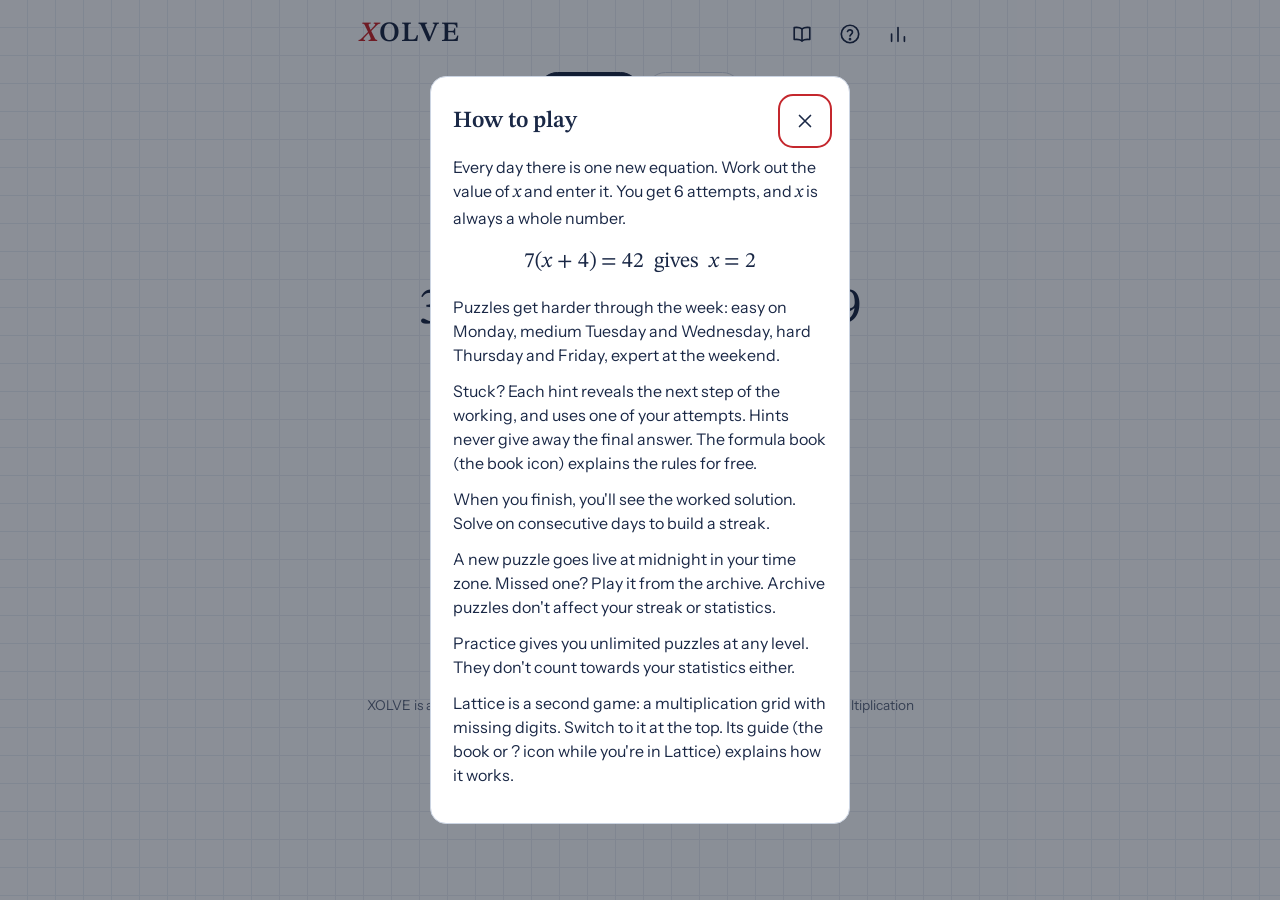
==== index.html @ ebda196c "Update index.html" ====
<!doctype html>
<html lang="en-GB">
<head>
<meta charset="utf-8">
<meta name="viewport" content="width=device-width, initial-scale=1, viewport-fit=cover">
<title>XOLVE: a daily algebra puzzle</title>
  <meta name="description" content="XOLVE is a free daily maths puzzle game. Solve today's algebra equation or fill in a lattice multiplication grid, with hints, streaks and a new puzzle every day.">
<link rel="canonical" href="https://xolve.games/">
   <link rel="icon" href="/favicon.ico" sizes="48x48">
   <link rel="icon" type="image/png" sizes="192x192" href="/images/icon-192.png">
   <link rel="apple-touch-icon" href="/images/apple-touch-icon.png">
  <meta property="og:type" content="website">
<meta property="og:site_name" content="XOLVE">
<meta property="og:url" content="https://xolve.games/">
<meta property="og:title" content="XOLVE: daily maths puzzles">
<meta property="og:description" content="Solve today's algebra equation or fill in a lattice multiplication grid. A new puzzle every day, with hints and streaks.">
<meta property="og:image" content="https://xolve.games/images/og-image.png">
<meta property="og:image:width" content="1200">
<meta property="og:image:height" content="630">
<meta property="og:image:alt" content="XOLVE logo next to the equation 7(x + 4) = 42, solved as x = 2">
<meta name="twitter:card" content="summary_large_image">
<link rel="preconnect" href="https://fonts.googleapis.com">
<link rel="preconnect" href="https://fonts.gstatic.com" crossorigin>
<link href="https://fonts.googleapis.com/css2?family=Instrument+Sans:wght@400;500;600&family=STIX+Two+Text:ital,wght@0,400;0,600;1,400;1,600&display=swap" rel="stylesheet">
<link rel="stylesheet" href="style.css">
<script src="generator.js" defer></script>
<script src="lattice.js" defer></script>
<script src="lattice-app.js" defer></script>
<script src="app.js" defer></script>
</head>
<body>
<div class="app">
  <header>
    <h1 class="logo"><button class="logo-btn" id="btnHome" aria-label="XOLVE, go to today's puzzle"><i>X</i>OLVE</button></h1>
    <div class="tools">
      <button class="icon-btn" id="btnBook" aria-label="Formula book">
        <svg viewBox="0 0 24 24" fill="none" stroke="currentColor" stroke-width="1.8" stroke-linecap="round" stroke-linejoin="round"><path d="M12 6.5C10 5 7 4.5 3.5 5v13c3.5-.5 6.5 0 8.5 1.5 2-1.5 5-2 8.5-1.5V5C17 4.5 14 5 12 6.5z"/><path d="M12 6.5v13"/></svg>
      </button>
      <button class="icon-btn" id="btnHelp" aria-label="How to play">
        <svg viewBox="0 0 24 24" fill="none" stroke="currentColor" stroke-width="1.8" stroke-linecap="round"><circle cx="12" cy="12" r="9.5"/><path d="M9.3 9.2a2.8 2.8 0 0 1 5.4 1c0 1.9-2.7 2.4-2.7 4.1"/><circle cx="12" cy="17.6" r=".6" fill="currentColor"/></svg>
      </button>
      <button class="icon-btn" id="btnStats" aria-label="Statistics">
        <svg viewBox="0 0 24 24" fill="none" stroke="currentColor" stroke-width="1.8" stroke-linecap="round"><path d="M5 20V12M12 20V5M19 20v-5"/></svg>
      </button>
    </div>
  </header>

  <nav class="games" aria-label="Game">
    <button class="game" data-game="algebra" aria-pressed="true">Algebra</button>
    <button class="game" data-game="lattice" aria-pressed="false">Lattice</button>
  </nav>
  <nav class="modes" aria-label="Mode">
    <button class="mode" data-mode="daily" aria-pressed="true">Today</button>
    <button class="mode" data-mode="archive" aria-pressed="false">Archive</button>
    <button class="mode" data-mode="practice" aria-pressed="false">Practice</button>
  </nav>
  <div class="levels" id="levels" hidden role="group" aria-label="Practice difficulty">
    <button class="level" data-level="easy">Easy</button>
    <button class="level" data-level="medium">Medium</button>
    <button class="level" data-level="hard">Hard</button>
    <button class="level" data-level="expert" id="lastLevel">Expert</button>
  </div>

  <section class="archive" id="archive" hidden aria-label="Past puzzles">
    <ol class="arch-list" id="archList"></ol>
    <div class="arch-empty" id="archEmpty" hidden>
      <p id="archEmptyText"></p>
      <button class="check" id="btnToday">Play today's puzzle</button>
    </div>
  </section>

  <section class="lat-view" id="lattice" hidden aria-label="Lattice puzzle">
    <div style="text-align:center"><button class="back" id="latBack" hidden>Back to archive</button></div>
    <p class="meta"><span id="latLabel"></span><span class="pips" id="latPips" aria-hidden="true"><span></span><span></span><span></span><span></span></span><span id="latDate"></span></p>
    <p class="prompt">Fill in every <span class="q">?</span></p>
    <p class="lat-eq" id="latEq"></p>
    <div class="lat-scroll"><div id="latGrid"></div></div>
    <div class="keypad" id="latPad" role="group" aria-label="Number keys">
      <button data-key="1">1</button><button data-key="2">2</button><button data-key="3">3</button><button data-key="4">4</button><button data-key="5">5</button>
      <button data-key="6">6</button><button data-key="7">7</button><button data-key="8">8</button><button data-key="9">9</button><button data-key="0">0</button>
      <button data-key="del" class="del" aria-label="Delete">⌫</button>
    </div>
    <p class="msg" id="latMsg" aria-live="polite"></p>
    <div class="lat-actions" id="latActions">
      <button class="check" id="latCheck">Check</button>
      <button class="ghost" id="latHint">Hint</button>
    </div>
    <ol class="lat-hints" id="latHints" hidden aria-label="Hints"></ol>
    <div class="status">
      <span>Checks <b id="latChecks">0</b></span>
      <span>Hints <b id="latHintsUsed">0</b> of <span id="latHintsMax">3</span></span>
      <span>Time <b id="latTime">0:00</b></span>
    </div>
    <div class="lat-links">
      <button class="reveal-btn" id="latHow">How it works</button>
      <button class="reveal-btn" id="latReveal">Reveal the solution</button>
    </div>

    <section class="result" id="latResult" hidden>
      <p class="verdict" id="latVerdict"></p>
      <p class="summary" id="latSummary"></p>
      <div class="work lat-work">
        <h2>How to solve it</h2>
        <ol class="lat-steps" id="latSteps"></ol>
        <h2>Adding the diagonals</h2>
        <p class="lat-note">Start at the bottom right and add along each diagonal band. Write the units digit and carry the tens into the next diagonal.</p>
        <ul class="lat-diag" id="latDiag"></ul>
        <p class="lat-note" id="latReadOff"></p>
      </div>
      <div class="actions">
        <button class="check" id="latShare">Share result</button>
        <button class="ghost" id="latNew" hidden>New puzzle</button>
        <button class="ghost" id="latMore" hidden>Practise more</button>
        <button class="ghost" id="latArchiveBack" hidden>Back to archive</button>
      </div>
      <p class="next" id="latNext"></p>
    </section>
  </section>

  <div style="text-align:center"><button class="back" id="btnBack" hidden>Back to archive</button></div>
  <main class="sheet" id="sheet">
    <p class="meta"><span id="puzzleLabel"></span><span class="pips" id="pips" aria-hidden="true"><span></span><span></span><span></span><span></span></span><span id="levelLabel"></span></p>
    <p class="prompt">Solve for <var>x</var></p>
    <div class="eq-wrap" id="eqWrap"><div class="equation" id="equation" role="img"></div></div>

    <div class="answer" id="answerRow">
      <label class="xeq" for="guess"><var>x</var> =</label>
      <input id="guess" inputmode="numeric" autocomplete="off" enterkeyhint="go" aria-describedby="msg">
      <button class="check" id="btnCheck">Check</button>
    </div>
    <div class="final" id="final" hidden></div>
    <p class="msg" id="msg" aria-live="polite"></p>
    <ul class="tries" id="tries" aria-label="Wrong answers"></ul>

    <section class="hints" id="hints" hidden aria-label="Hints">
      <ol class="steps" id="hintSteps"></ol>
    </section>
    <button class="hint-btn" id="btnHint"><span id="hintLabel">Get a hint</span><small id="hintCost">Uses 1 attempt</small></button>

    <div class="status" id="status">
      <span id="streakStat"></span>
      <span>Attempts <b id="attemptsStat">0</b> of 6</span>
      <span>Time <b id="timeStat">0:00</b></span>
    </div>
    <button class="reveal-btn" id="btnReveal">Reveal the answer</button>

    <section class="result" id="result" hidden>
      <p class="verdict" id="verdict"></p>
      <p class="summary" id="summary"></p>
      <div class="work">
        <h2>Worked solution</h2>
        <div class="steps-scroll"><ol class="steps" id="steps"></ol></div>
      </div>
      <div class="actions">
        <button class="check" id="btnShare">Share result</button>
        <button class="ghost" id="btnNew" hidden>New puzzle</button>
        <button class="ghost" id="btnPractice">Practise more</button>
        <button class="ghost" id="btnArchiveBack" hidden>Back to archive</button>
      </div>
      <p class="next" id="next"></p>
    </section>
  </main>
</div>

<footer style="max-width:600px;margin:0 auto 32px;padding:0 20px;text-align:center;color:var(--muted);font-size:.85rem">
  <p>XOLVE is a free daily maths puzzle game with algebra equations and lattice multiplication puzzles. A new puzzle every day.</p>
</footer>
<dialog id="dlgStats" aria-labelledby="statsTitle">
  <div class="dlg-head"><h2 id="statsTitle">Statistics</h2><button class="icon-btn" data-close aria-label="Close"><svg viewBox="0 0 24 24" fill="none" stroke="currentColor" stroke-width="1.8" stroke-linecap="round"><path d="M6 6l12 12M18 6L6 18"/></svg></button></div>
  <h3 class="stats-h">Algebra</h3>
  <div class="figs" id="figs"></div>
  <div class="dist">
    <h3>Solved by difficulty</h3>
    <div id="dist"></div>
  </div>
  <h3 class="stats-h">Lattice</h3>
  <div class="figs" id="latStats"></div>
  <div class="dist">
    <h3>Solved by difficulty</h3>
    <div id="latDist"></div>
  </div>
</dialog>

<dialog id="dlgBook" class="book-dlg" aria-labelledby="bookTitle">
  <div class="dlg-head"><h2 id="bookTitle">Formula book</h2><button class="icon-btn" data-close aria-label="Close"><svg viewBox="0 0 24 24" fill="none" stroke="currentColor" stroke-width="1.8" stroke-linecap="round"><path d="M6 6l12 12M18 6L6 18"/></svg></button></div>
  <div class="book">
    <h3>Keep it balanced</h3>
    <p>An equation is like a set of scales. Whatever you do to one side, do exactly the same to the other, and it stays true.</p>
    <div class="ex"><span class="eqn"><var>x</var> + 4 = 10</span><span class="why">subtract 4 from both sides</span><span class="eqn"><var>x</var> = 6</span></div>

    <h3>Undo with the opposite</h3>
    <p>To get <var>x</var> on its own, undo what's been done to it using the inverse operation.</p>
    <table>
      <thead><tr><th>You see</th><th>Do this to both sides</th></tr></thead>
      <tbody>
        <tr><td><var>x</var> + 5</td><td>Subtract 5</td></tr>
        <tr><td><var>x</var> − 5</td><td>Add 5</td></tr>
        <tr><td>5<var>x</var></td><td>Divide by 5</td></tr>
        <tr><td><span class="frac"><span class="fn"><var>x</var></span><span class="fd">5</span></span></td><td>Multiply by 5</td></tr>
      </tbody>
    </table>

    <h3>Reading the notation</h3>
    <p>5<var>x</var> means 5 × <var>x</var>. A number written in front of a bracket multiplies everything inside it, so 3(<var>x</var> + 2) means 3 × (<var>x</var> + 2). A fraction line means divide: <span class="frac"><span class="fn"><var>x</var></span><span class="fd">4</span></span> is <var>x</var> ÷ 4.</p>

    <h3>Order of operations (BIDMAS)</h3>
    <p>Calculations happen in this order: <b>B</b>rackets, <b>I</b>ndices, <b>D</b>ivision and <b>M</b>ultiplication, <b>A</b>ddition and <b>S</b>ubtraction. When solving, undo them in reverse: deal with adding and subtracting first, then multiplying and dividing, then brackets.</p>
    <div class="ex"><span class="eqn">2<var>x</var> + 3 = 11</span><span class="why">subtract 3 first, then divide by 2</span><span class="eqn"><var>x</var> = 4</span></div>

    <h3>Brackets</h3>
    <p>Either divide both sides by the number outside the bracket, or expand it by multiplying each term inside:</p>
    <div class="ex"><span class="eqn">a(b + c) = ab + ac</span><span class="why">for example</span><span class="eqn">3(<var>x</var> + 4) = 3<var>x</var> + 12</span></div>
    <p>A minus sign in front of a bracket changes every sign inside: −(<var>x</var> + 3) = −<var>x</var> − 3, and −2(<var>x</var> − 5) = −2<var>x</var> + 10.</p>
    <p>Square brackets are just brackets. They're used when one bracket sits inside another, and you work from the outside in.</p>
    <div class="ex"><span class="eqn">4[5(<var>x</var> − 3) + 8] = 212</span><span class="why">divide by 4 first</span><span class="eqn">5(<var>x</var> − 3) + 8 = 53</span></div>

    <h3>Collecting like terms</h3>
    <p>Terms with <var>x</var> combine with each other, and plain numbers combine with each other.</p>
    <div class="ex"><span class="eqn">4<var>x</var> + 7 + 2<var>x</var> = 6<var>x</var> + 7</span></div>

    <h3><var>x</var> on both sides</h3>
    <p>Subtract the smaller <var>x</var> term from both sides, so <var>x</var> only appears once.</p>
    <div class="ex"><span class="eqn">5<var>x</var> + 2 = 3<var>x</var> + 10</span><span class="why">subtract 3<var>x</var> from both sides</span><span class="eqn">2<var>x</var> + 2 = 10</span></div>

    <h3>Fractions</h3>
    <p>Multiply both sides by the number on the bottom to clear the fraction. With more than one fraction, multiply by the lowest common denominator: the smallest number they all divide into.</p>
    <div class="ex"><span class="eqn"><span class="frac"><span class="fn"><var>x</var> + 3</span><span class="fd">2</span></span> = 5</span><span class="why">multiply both sides by 2</span><span class="eqn"><var>x</var> + 3 = 10</span></div>
    <div class="ex"><span class="eqn"><span class="frac"><span class="fn"><var>x</var></span><span class="fd">2</span></span> + <span class="frac"><span class="fn"><var>x</var></span><span class="fd">3</span></span> = 5</span><span class="why">multiply both sides by 6</span><span class="eqn">3<var>x</var> + 2<var>x</var> = 30</span></div>

    <h3>Negative numbers</h3>
    <p>Two minuses multiplied or divided make a plus. Dividing a negative by a negative gives a positive answer.</p>
    <div class="ex"><span class="eqn">−3<var>x</var> = −12</span><span class="why">divide both sides by −3</span><span class="eqn"><var>x</var> = 4</span></div>

    <h3>Check your answer</h3>
    <p>Put your value of <var>x</var> back into the original equation. If both sides come out the same, you're right.</p>
    <div class="ex"><span class="eqn">3(<var>x</var> + 4) = 21 with <var>x</var> = 3</span><span class="why">3 × 7 = 21</span><span class="eqn">✓</span></div>
  </div>
</dialog>

<dialog id="dlgLattice" class="book-dlg" aria-labelledby="latHelpTitle">
  <div class="dlg-head"><h2 id="latHelpTitle">How to play Lattice</h2><button class="icon-btn" data-close aria-label="Close"><svg viewBox="0 0 24 24" fill="none" stroke="currentColor" stroke-width="1.8" stroke-linecap="round"><path d="M6 6l12 12M18 6L6 18"/></svg></button></div>
  <div class="book">
    <p>Lattice multiplication (sometimes called Chinese multiplication) lays a long multiplication out as a grid. Each puzzle is a multiplication with some digits hidden. Fill in every <span class="q">?</span>.</p>
    <h3>The grid</h3>
    <p>One number runs along the top and the other down the right side. Each cell holds its column digit times its row digit, split by the diagonal: tens in the top left, units in the bottom right. Here's 47 × 36:</p>
    <div class="lat-example" id="latExample"></div>
    <p>The top-left cell is 4 × 3 = 12, so it shows 1 and 2. The bottom-right cell is 7 × 6 = 42.</p>
    <h3>Adding the diagonals</h3>
    <p>Start at the bottom right and add the digits in each diagonal band. Write the units digit in the box where the band ends, and carry any tens into the next band. The small number in a box's corner is the carry.</p>
    <p>For 47 × 36: the corner is 2. The next band is 4 + 4 + 1 = 9. Then 2 + 2 + 2 = 6, then 1. Reading down the left and along the bottom gives 1692.</p>
    <h3>Solving a puzzle</h3>
    <p>Everything is connected, so work from what you can see. A few things that help:</p>
    <p>Look at units digits. Anything times 5 ends in 0 or 5, and an even digit times anything gives an even result. If you know a cell and one of its two digits, the other is usually pinned down.</p>
    <p>A cell's tens digit tells you roughly how big the product is: 2 × ? in the 10s means ? is 5 or more.</p>
    <p>Product digits work backwards too. If a diagonal must end in 8 and you know all but one of its digits, you can work out the last one.</p>
    <p>When two options both fit the grid, try each one. Only one will make every other digit, including the product, work.</p>
    <h3>The rules</h3>
    <p>Neither number starts with 0, and the product never starts with 0. Every puzzle has exactly one solution.</p>
    <h3>Difficulty</h3>
    <table>
      <thead><tr><th>Level</th><th>Puzzle</th><th>Hints</th></tr></thead>
      <tbody>
        <tr><td>Easy</td><td>3-digit × 2-digit, a few digits hidden</td><td>3</td></tr>
        <tr><td>Medium</td><td>4-digit × 3-digit, under half hidden</td><td>4</td></tr>
        <tr><td>Hard</td><td>4-digit × 3-digit, most hidden. May need you to try options once</td><td>5</td></tr>
        <tr><td>Extreme</td><td>4-digit × 3-digit, nearly everything hidden. May need it twice</td><td>6</td></tr>
      </tbody>
    </table>
    <p>The daily lattice gets harder through the week: easy on Monday, medium Tuesday and Wednesday, hard Thursday and Friday, extreme at the weekend. Missed one? Play it from the archive. Practice gives unlimited puzzles at any level. Archive and practice puzzles don't affect your streak or statistics.</p>
    <p>Tap a <span class="q">?</span> and use the number keys. Tap a cell to highlight its row and column digits, or a product box to highlight its diagonal. The small corner of each product box is for your own carry notes and isn't checked.</p>
    <p><b>Check</b> marks wrong digits in red, as often as you like. Each hint fills in the next digit you could work out and explains why. Revealing the solution counts as not solved.</p>
  </div>
</dialog>

<dialog id="dlgHelp" aria-labelledby="helpTitle">
  <div class="dlg-head"><h2 id="helpTitle">How to play</h2><button class="icon-btn" data-close aria-label="Close"><svg viewBox="0 0 24 24" fill="none" stroke="currentColor" stroke-width="1.8" stroke-linecap="round"><path d="M6 6l12 12M18 6L6 18"/></svg></button></div>
  <div class="help">
    <p>Every day there is one new equation. Work out the value of <var>x</var> and enter it. You get 6 attempts, and <var>x</var> is always a whole number.</p>
    <div class="example">7(<var>x</var> + 4) = 42 &nbsp;gives&nbsp; <var>x</var> = 2</div>
    <p>Puzzles get harder through the week: easy on Monday, medium Tuesday and Wednesday, hard Thursday and Friday, expert at the weekend.</p>
    <p>Stuck? Each hint reveals the next step of the working, and uses one of your attempts. Hints never give away the final answer. The formula book (the book icon) explains the rules for free.</p>
    <p>When you finish, you'll see the worked solution. Solve on consecutive days to build a streak.</p>
    <p>A new puzzle goes live at midnight in your time zone. Missed one? Play it from the archive. Archive puzzles don't affect your streak or statistics.</p>
    <p>Practice gives you unlimited puzzles at any level. They don't count towards your statistics either.</p>
    <p>Lattice is a second game: a multiplication grid with missing digits. Switch to it at the top. Its guide (the book or ? icon while you're in Lattice) explains how it works.</p>
  </div>
</dialog>

<div class="toast" id="toast" role="status"></div>

</body>
</html>
---- style.css ----
:root{
  --paper:#F5F7FB; --grid:#E2E8F1; --ink:#1A2846; --muted:#5B6880; --line:#CBD4E2;
  --surface:#FFFFFF; --pen:#C4272D; --pen-wash:rgba(196,39,45,.08);
  --serif:"STIX Two Text","Cambria Math",Cambria,"Times New Roman",serif;
  --sans:"Instrument Sans",system-ui,-apple-system,"Segoe UI",Roboto,sans-serif;
  color-scheme:light;
}
@media (prefers-color-scheme: dark){
  :root:not([data-theme="light"]){
    --paper:#10151E; --grid:#1A2130; --ink:#E2E8F3; --muted:#8E9AB1; --line:#2B3446;
    --surface:#161C28; --pen:#FF6F6F; --pen-wash:rgba(255,111,111,.1); color-scheme:dark;
  }
}
:root[data-theme="dark"]{
  --paper:#10151E; --grid:#1A2130; --ink:#E2E8F3; --muted:#8E9AB1; --line:#2B3446;
  --surface:#161C28; --pen:#FF6F6F; --pen-wash:rgba(255,111,111,.1); color-scheme:dark;
}
:root{box-sizing:border-box;padding-top:env(safe-area-inset-top,0px);padding-bottom:env(safe-area-inset-bottom,0px)}
*,*::before,*::after{box-sizing:inherit}
html{height:100%;scroll-padding-top:env(safe-area-inset-top,0px)}
body{
  margin:0;min-height:100%;color:var(--ink);font-family:var(--sans);font-size:1rem;line-height:1.5;
  background-color:var(--paper);
  background-image:linear-gradient(var(--grid) 1px,transparent 1px),linear-gradient(90deg,var(--grid) 1px,transparent 1px);
  background-size:28px 28px;background-position:-1px -1px;
  -webkit-font-smoothing:antialiased;
}
button{font:inherit;color:inherit}
:focus-visible{outline:2px solid var(--pen);outline-offset:3px;border-radius:6px}
var{font-family:var(--serif);font-style:italic}

.app{max-width:600px;margin:0 auto;padding:0 20px 48px}
header{display:flex;align-items:center;justify-content:space-between;height:68px}
.logo{font-family:var(--serif);font-weight:600;font-size:1.75rem;letter-spacing:.06em;margin:0;line-height:1}
.logo i{color:var(--pen);letter-spacing:.02em}
.tools{display:flex;gap:4px}
.icon-btn{width:44px;height:44px;display:grid;place-items:center;background:none;border:0;border-radius:10px;cursor:pointer;color:var(--ink)}
.icon-btn:hover{background:var(--pen-wash)}
.icon-btn svg{width:22px;height:22px}

.games{display:flex;gap:6px;justify-content:center;margin:4px 0 0}
.game{border:1px solid var(--line);background:var(--surface);padding:7px 22px;border-radius:999px;cursor:pointer;font-size:.95rem;color:var(--muted);font-weight:500}
.game[aria-pressed="true"]{background:var(--ink);border-color:var(--ink);color:var(--paper)}
.modes{display:flex;gap:22px;justify-content:center;margin:12px 0 0}
.mode{border:0;background:none;padding:4px 2px;cursor:pointer;font-size:.92rem;color:var(--muted)}
.mode[aria-pressed="true"]{color:var(--ink);font-weight:600;text-decoration:underline;text-decoration-color:var(--ink);text-decoration-thickness:2px;text-underline-offset:6px}
.levels{display:flex;gap:6px;justify-content:center;margin:8px 0 0;flex-wrap:wrap}
.levels[hidden]{display:none}
.level{border:0;background:none;padding:4px 10px;border-radius:6px;cursor:pointer;color:var(--muted);font-size:.9rem}
.level[aria-pressed="true"]{color:var(--ink);text-decoration:underline;text-decoration-color:var(--pen);text-decoration-thickness:2px;text-underline-offset:5px}

.sheet{margin-top:28px;text-align:center}
.meta{display:flex;justify-content:center;align-items:center;gap:12px;margin:0;color:var(--muted);font-size:.92rem}
.pips{display:inline-flex;gap:3px;vertical-align:middle}
.pips span{width:7px;height:7px;border-radius:50%;border:1.5px solid var(--muted)}
.pips span.on{background:var(--pen);border-color:var(--pen)}
.prompt{font-family:var(--serif);font-size:1.15rem;margin:22px 0 0;color:var(--muted)}
.prompt var{color:var(--ink)}

.eq-wrap{overflow-x:auto;margin:10px -20px 0;padding:14px 20px 18px;scrollbar-width:thin}
.equation{font-family:var(--serif);font-size:3.25rem;line-height:1.25;white-space:nowrap;display:inline-block;letter-spacing:.005em}
.equation .eqs{padding:0 .28em}
.frac{display:inline-flex;flex-direction:column;vertical-align:middle;text-align:center;font-size:.78em;margin:0 .08em;line-height:1.12}
.frac .fn{padding:0 .18em .04em;border-bottom:.055em solid currentColor}
.frac .fd{padding-top:.04em}

.answer{display:flex;align-items:center;justify-content:center;gap:14px;margin-top:18px}
.answer[hidden]{display:none}
.xeq{font-family:var(--serif);font-size:2rem;white-space:nowrap}
.answer input{
  width:4.6ch;font-family:var(--serif);font-size:2rem;text-align:center;color:var(--ink);
  background:var(--surface);border:1.5px solid var(--line);border-radius:10px;padding:2px 6px;
}
.answer input:focus{outline:none;border-color:var(--ink);box-shadow:0 0 0 3px var(--pen-wash)}
.answer input.shake{animation:shake .32s}
@keyframes shake{25%{transform:translateX(-5px)}50%{transform:translateX(5px)}75%{transform:translateX(-3px)}}
.check{background:var(--ink);color:var(--paper);border:0;border-radius:10px;padding:12px 20px;font-weight:600;cursor:pointer;font-size:1rem}
.check:hover{filter:brightness(1.15)}
.msg{min-height:1.6em;margin:12px 0 0;color:var(--pen);font-size:.95rem}

.tries{display:flex;gap:16px;justify-content:center;flex-wrap:wrap;margin:6px 0 0;padding:0;list-style:none;font-family:var(--serif);font-size:1.3rem;color:var(--muted)}
.tries li{position:relative;padding:0 4px}
.tries li::after{content:"";position:absolute;left:-2px;right:-2px;top:52%;height:2px;background:var(--pen);transform:rotate(-14deg);border-radius:2px}

.status{display:flex;justify-content:center;gap:22px;flex-wrap:wrap;margin:26px 0 0;font-size:.92rem;color:var(--muted);font-variant-numeric:tabular-nums}
.status b{color:var(--ink);font-weight:600}
.reveal-btn{background:none;border:0;color:var(--muted);text-decoration:underline;text-underline-offset:3px;cursor:pointer;margin-top:14px;font-size:.88rem;padding:6px}
.reveal-btn[hidden]{display:none}
.reveal-btn.arm{color:var(--pen)}

/* Finished state */
.final{font-family:var(--serif);font-size:2.4rem;margin-top:16px;display:flex;justify-content:center;align-items:center;gap:.3em}
.final[hidden]{display:none}
.ringed{position:relative;display:inline-block;padding:0 .2em}
.ring{position:absolute;left:-.45em;right:-.45em;top:-.28em;bottom:-.22em;width:calc(100% + .9em);height:calc(100% + .5em);overflow:visible;pointer-events:none}
.ring path,.tick path{fill:none;stroke:var(--pen);stroke-width:2.6;stroke-linecap:round;stroke-linejoin:round;vector-effect:non-scaling-stroke}
.tick{width:.75em;height:.75em;margin-left:.15em;overflow:visible}
.final.lost .ringed{color:var(--muted)}
.animate .ring path,.animate .tick path{stroke-dasharray:1;stroke-dashoffset:1}
.animate .ring path{animation:draw .6s .1s cubic-bezier(.4,.1,.3,1) forwards}
.animate .tick path{animation:draw .3s .7s ease-out forwards}
@keyframes draw{to{stroke-dashoffset:0}}

.result{margin-top:26px;text-align:center}
.result[hidden]{display:none}
.verdict{font-family:var(--serif);font-size:1.5rem;margin:0}
.summary{margin:4px 0 0;color:var(--muted)}
.work{margin:28px auto 0;max-width:460px;background:var(--surface);border:1px solid var(--line);border-radius:14px;padding:18px 18px 20px;text-align:left}
.work h2{font-size:.95rem;font-weight:600;margin:0 0 10px;color:var(--muted)}
.steps-scroll{overflow-x:auto}
.steps{list-style:none;margin:0;padding:0;display:grid;grid-template-columns:1fr auto 1fr;column-gap:.5em;font-family:var(--serif);font-size:1.3rem;min-width:max-content}
.steps li{display:contents}
.steps .note{grid-column:1/-1;font-family:var(--sans);font-size:.82rem;color:var(--pen);text-align:center;margin:8px 0 2px}
.steps .l{text-align:right;white-space:nowrap}
.steps .r{text-align:left;white-space:nowrap}
.steps .frac{font-size:.75em}
.animate .steps li > *{opacity:0;animation:fadein .35s forwards}
@keyframes fadein{to{opacity:1}}

.actions{display:flex;gap:10px;justify-content:center;flex-wrap:wrap;margin-top:22px}
.ghost{background:var(--surface);border:1px solid var(--line);border-radius:10px;padding:11px 18px;cursor:pointer;font-weight:500}
.ghost:hover{border-color:var(--ink)}
.next{margin-top:18px;color:var(--muted);font-size:.92rem;font-variant-numeric:tabular-nums}

/* Archive */
.archive{margin-top:26px}
.archive[hidden],.sheet[hidden]{display:none}
.arch-list{list-style:none;margin:0;padding:0;background:var(--surface);border:1px solid var(--line);border-radius:14px;overflow:hidden}
.arch-list[hidden]{display:none}
.arch-list li+li{border-top:1px solid var(--line)}
.arch-row{display:grid;grid-template-columns:3.2em 1fr auto 7.5em;align-items:center;gap:12px;width:100%;padding:13px 16px;background:none;border:0;cursor:pointer;text-align:left;font-size:.95rem}
.arch-row:hover{background:var(--pen-wash)}
.arch-row .an{font-family:var(--serif);font-size:1.1rem}
.arch-row .as{text-align:right;color:var(--muted);font-size:.88rem}
.arch-row .as.won{color:var(--ink)}
.arch-row .as.lost{color:var(--pen)}
.arch-empty{text-align:center;color:var(--muted);background:var(--surface);border:1px solid var(--line);border-radius:14px;padding:28px 20px}
.arch-empty[hidden]{display:none}
.arch-empty p{margin:0 0 16px}
.back{background:none;border:0;color:var(--muted);cursor:pointer;font-size:.9rem;padding:6px 8px;margin:14px 0 -14px;text-decoration:underline;text-underline-offset:3px}
.back[hidden]{display:none}
@media (max-width:420px){.arch-row{grid-template-columns:2.6em 1fr auto 6.2em;gap:8px;padding:12px}}

/* Logo button */
.logo-btn{background:none;border:0;padding:0;margin:0;font:inherit;letter-spacing:inherit;color:inherit;cursor:pointer;line-height:1}

/* Hints */
.hints{margin:18px auto 0;max-width:460px;background:var(--surface);border:1px dashed var(--line);border-radius:14px;padding:12px 16px 14px;overflow-x:auto}
.hints[hidden]{display:none}
.hints .steps{font-size:1.15rem}
.hints .steps .note{margin-top:6px}
.hints .steps li.new > *{animation:fadein .35s both}
.hint-btn{display:inline-flex;flex-direction:column;align-items:center;gap:0;margin-top:16px;background:var(--surface);border:1px solid var(--line);border-radius:10px;padding:8px 18px;cursor:pointer;font-weight:500;line-height:1.3}
.hint-btn small{font-size:.75rem;color:var(--muted);font-weight:400}
.hint-btn:hover:not(:disabled){border-color:var(--ink)}
.hint-btn:disabled{cursor:default;opacity:.55}
.hint-btn[hidden]{display:none}

/* Formula book */
.book-dlg{max-width:520px}
.book h3{font-size:1rem;font-weight:600;margin:20px 0 4px}
.book h3:first-child{margin-top:0}
.book p{margin:0 0 8px;font-size:.95rem;max-width:62ch}
.book .ex{font-family:var(--serif);font-size:1.15rem;background:var(--paper);border-radius:8px;padding:8px 12px;margin:8px 0;line-height:1.9}
.book .why{display:inline-block;font-family:var(--sans);font-size:.78rem;color:var(--pen);margin:0 10px;line-height:1.3}
.book p var,.help p var{font-size:1.12em}
.book .eqn{white-space:nowrap}
.book .why::before{content:"\2192\00a0"}
.book table{border-collapse:collapse;width:100%;margin:6px 0 8px;font-size:.95rem}
.book th{text-align:left;font-weight:600;font-size:.85rem;color:var(--muted);padding:4px 8px;border-bottom:1px solid var(--line)}
.book td{padding:6px 8px;border-bottom:1px solid var(--line)}
.book td:first-child{font-family:var(--serif);font-size:1.1rem;width:30%}
.book .frac{font-size:.8em}

/* Lattice */
:root{--entry:#2457B8;--hint:#A86400;--rel:rgba(36,87,184,.10)}
@media (prefers-color-scheme: dark){:root:not([data-theme="light"]){--entry:#8DB2FF;--hint:#F2B45C;--rel:rgba(141,178,255,.14)}}
:root[data-theme="dark"]{--entry:#8DB2FF;--hint:#F2B45C;--rel:rgba(141,178,255,.14)}
.lat-view{margin-top:26px;text-align:center}
.lat-view[hidden]{display:none}
.q{color:var(--pen)}
.lat-eq{font-family:var(--serif);font-size:1.5rem;margin:8px 0 14px;letter-spacing:.02em;white-space:nowrap;font-variant-numeric:tabular-nums}
.lat-eq .e{color:var(--entry)}
.lat-eq .h{color:var(--hint)}
.lat-scroll{overflow-x:auto;margin:0 -20px;padding:4px 20px}
.lattice{--cs:min(58px,calc((100vw - 44px) / 6));display:grid;justify-content:center;margin:0 auto;font-family:var(--serif)}
.lattice.mini{--cs:46px;margin:12px auto}
.lc{width:var(--cs);height:var(--cs);position:relative;display:flex;align-items:center;justify-content:center}
.lc.times{font-size:calc(var(--cs) * .4);color:var(--muted)}
.lc.cell{background:var(--surface);border-right:1px solid var(--line);border-bottom:1px solid var(--line)}
.lc.cell.bl{border-left:2px solid var(--ink)}
.lc.cell.bt{border-top:2px solid var(--ink)}
.lc.cell.br{border-right:2px solid var(--ink)}
.lc.cell.bb{border-bottom:2px solid var(--ink)}
.lc.cell::before{content:"";position:absolute;inset:0;pointer-events:none;
  background:linear-gradient(to top left,transparent calc(50% - .7px),var(--muted) calc(50% - .7px),var(--muted) calc(50% + .7px),transparent calc(50% + .7px));opacity:.55}
.lc.fbox,.lc.pbox{margin:3px;width:calc(var(--cs) - 6px);height:calc(var(--cs) - 6px);border:1px solid var(--line);border-radius:9px;background:var(--surface)}
.ld{display:flex;align-items:center;justify-content:center;border:0;background:none;padding:0;font:inherit;color:var(--ink);border-radius:6px;line-height:1}
button.ld{cursor:pointer}
.ld.ht,.ld.hu{position:absolute;width:46%;height:46%;font-size:calc(var(--cs) * .34)}
.ld.ht{left:3%;top:3%}
.ld.hu{right:3%;bottom:3%}
.ld.fd{width:100%;height:100%;font-size:calc(var(--cs) * .46);font-weight:600}
.ld.pd{position:absolute;right:6%;bottom:6%;width:62%;height:62%;font-size:calc(var(--cs) * .4);font-weight:600}
.ld.empty{color:var(--pen);opacity:.8}
.ld.entered{color:var(--entry)}
.ld.hinted{color:var(--hint)}
.ld.revealed{color:var(--muted)}
.ld.wrong{color:var(--pen);background:var(--pen-wash);text-decoration:line-through;text-decoration-thickness:1.5px}
.ld.rel{background:var(--rel)}
.ld.sel{box-shadow:0 0 0 2px var(--entry);background:var(--rel);opacity:1}
.fbox .ld.sel,.fbox .ld.rel{border-radius:8px}
.carry{position:absolute;left:3px;top:3px;width:38%;height:38%;border:1px dashed var(--line);border-radius:5px;background:none;padding:0;font:inherit;font-size:calc(var(--cs) * .22);color:var(--muted);cursor:pointer;display:flex;align-items:center;justify-content:center}
.carry.sel{border:1.5px solid var(--entry);color:var(--entry)}
.carry.done{border:0;cursor:default}
.keypad{display:grid;grid-template-columns:repeat(6,1fr);gap:6px;max-width:340px;margin:18px auto 0}
.keypad[hidden],.lat-actions[hidden]{display:none}
.keypad button{height:46px;border:1px solid var(--line);border-radius:10px;background:var(--surface);font-family:var(--serif);font-size:1.35rem;cursor:pointer;color:var(--ink)}
.keypad button:active{background:var(--rel)}
.keypad .del{grid-column:6;grid-row:1 / span 2;height:auto;font-family:var(--sans);font-size:1.1rem}
.lat-actions{display:flex;gap:10px;justify-content:center;margin-top:6px}
.lat-actions .ghost:disabled{opacity:.55;cursor:default}
.lat-hints{max-width:460px;margin:16px auto 0;padding:12px 16px 12px 34px;text-align:left;background:var(--surface);border:1px dashed var(--line);border-radius:12px;font-size:.92rem;color:var(--hint)}
.lat-hints[hidden]{display:none}
.lat-hints li+li{margin-top:6px}
.lat-links{display:flex;flex-wrap:wrap;justify-content:center;gap:4px 16px;margin-top:10px}
.lat-links [hidden]{display:none}
.lat-work h2+.lat-steps{margin-top:0}
.lat-work h2:not(:first-child){margin-top:18px}
.lat-steps{margin:0;padding-left:20px;font-size:.92rem}
.lat-steps li+li{margin-top:6px}
.lat-note{font-size:.88rem;color:var(--muted);margin:0 0 8px}
.lat-diag{list-style:none;margin:0 0 10px;padding:0;font-size:.88rem;font-variant-numeric:tabular-nums}
.lat-diag li{display:grid;grid-template-columns:6.2em 1fr auto;gap:8px;padding:4px 0;border-bottom:1px solid var(--line)}
.lat-diag li span:nth-child(2){font-family:var(--serif);font-size:1rem}
.lat-diag li span:last-child{color:var(--muted)}
.stats-h{font-size:.95rem;font-weight:600;margin:4px 0 6px}
.stats-h+.figs{margin-top:4px}
@media (max-width:420px){.lat-eq{font-size:1.25rem}}

/* Dialogs */
dialog{border:1px solid var(--line);border-radius:16px;background:var(--surface);color:var(--ink);padding:22px 22px 24px;width:calc(100% - 32px);max-width:420px;max-height:calc(100% - 48px)}
dialog::backdrop{background:rgba(10,16,30,.45)}
.dlg-head{display:flex;justify-content:space-between;align-items:center;margin-bottom:12px}
.dlg-head h2{font-family:var(--serif);font-size:1.45rem;font-weight:600;margin:0}
.figs{display:grid;grid-template-columns:repeat(3,1fr);gap:16px 8px;text-align:center;margin:8px 0 22px}
.figs b{display:block;font-family:var(--serif);font-size:1.9rem;font-weight:400;line-height:1.1;font-variant-numeric:tabular-nums}
.figs span{font-size:.8rem;color:var(--muted)}
.dist h3{font-size:.95rem;font-weight:600;margin:0 0 10px}
.bar-row{display:grid;grid-template-columns:4.5em 1fr 3.5em;align-items:center;gap:10px;margin:6px 0;font-size:.88rem}
.bar{height:10px;border-radius:5px;background:var(--grid);overflow:hidden}
.bar i{display:block;height:100%;background:var(--ink);border-radius:5px;min-width:0}
.bar-row .v{text-align:right;color:var(--muted);font-variant-numeric:tabular-nums}
.help p{margin:0 0 12px;max-width:60ch}
.help .example{font-family:var(--serif);font-size:1.35rem;text-align:center;margin:16px 0}
.toast{position:fixed;left:50%;bottom:calc(24px + env(safe-area-inset-bottom,0px));transform:translateX(-50%);background:var(--ink);color:var(--paper);padding:10px 16px;border-radius:10px;font-size:.92rem;opacity:0;transition:opacity .2s;pointer-events:none}
.toast.show{opacity:1}
.copybox{width:100%;min-height:7em;margin-top:10px;font:inherit;font-size:.9rem;border:1px solid var(--line);border-radius:8px;padding:8px;background:var(--paper);color:var(--ink)}
.sr{position:absolute;width:1px;height:1px;overflow:hidden;clip:rect(0 0 0 0);white-space:nowrap}

@media (max-width:420px){
  .equation{font-size:2.5rem}
  .xeq,.answer input{font-size:1.75rem}
  .status{gap:14px}
}
@media (prefers-reduced-motion:reduce){
  .animate .ring path,.animate .tick path{animation:none;stroke-dashoffset:0}
  .animate .steps li > *{animation:none;opacity:1}
  .answer input.shake{animation:none}
}
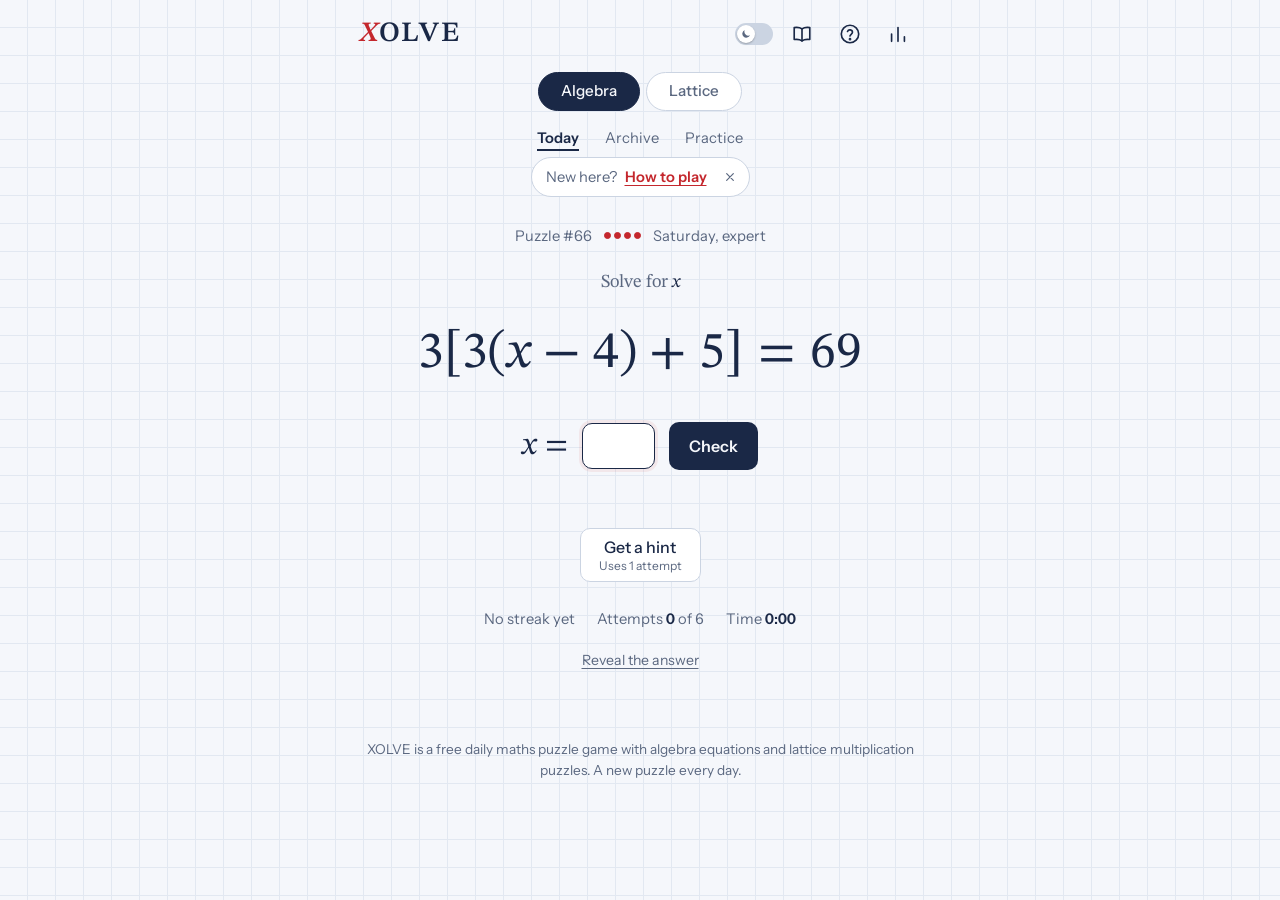
==== commit 98946ff3: "Update index.html" ====
--- a/index.html
+++ b/index.html
@@ -22,17 +22,24 @@
 <link rel="preconnect" href="https://fonts.googleapis.com">
 <link rel="preconnect" href="https://fonts.gstatic.com" crossorigin>
 <link href="https://fonts.googleapis.com/css2?family=Instrument+Sans:wght@400;500;600&family=STIX+Two+Text:ital,wght@0,400;0,600;1,400;1,600&display=swap" rel="stylesheet">
-<link rel="stylesheet" href="style.css">
-<script src="generator.js" defer></script>
-<script src="lattice.js" defer></script>
-<script src="lattice-app.js" defer></script>
-<script src="app.js" defer></script>
+<script>/* Apply a saved dark/light choice before the page draws, so it doesn't flash. */
+try { var t = JSON.parse(localStorage.getItem('xolve:theme')); if (t === 'dark' || t === 'light') document.documentElement.dataset.theme = t; } catch (e) {}</script>
+<link rel="stylesheet" href="shared/style.css">
+<script src="shared/calendar.js" defer></script>
+<script src="shared/shell.js" defer></script>
+<script src="algebra/engine.js" defer></script>
+<script src="algebra/app.js" defer></script>
+<script src="lattice/engine.js" defer></script>
+<script src="lattice/app.js" defer></script>
 </head>
 <body>
 <div class="app">
   <header>
-    <h1 class="logo"><button class="logo-btn" id="btnHome" aria-label="XOLVE, go to today's puzzle"><i>X</i>OLVE</button></h1>
+    <h1 class="logo"><button class="logo-btn" id="btnHome" aria-label="XOLVE, go to today's puzzle in this game"><i>X</i>OLVE</button></h1>
     <div class="tools">
+      <button class="theme-switch" id="btnTheme" role="switch" aria-checked="false" aria-label="Dark mode">
+        <span class="knob" aria-hidden="true"><svg viewBox="0 0 24 24"><path d="M20 14.5A8 8 0 0 1 9.5 4a8 8 0 1 0 10.5 10.5z"/></svg></span>
+      </button>
       <button class="icon-btn" id="btnBook" aria-label="Formula book">
         <svg viewBox="0 0 24 24" fill="none" stroke="currentColor" stroke-width="1.8" stroke-linecap="round" stroke-linejoin="round"><path d="M12 6.5C10 5 7 4.5 3.5 5v13c3.5-.5 6.5 0 8.5 1.5 2-1.5 5-2 8.5-1.5V5C17 4.5 14 5 12 6.5z"/><path d="M12 6.5v13"/></svg>
       </button>
@@ -54,11 +61,13 @@
     <button class="mode" data-mode="archive" aria-pressed="false">Archive</button>
     <button class="mode" data-mode="practice" aria-pressed="false">Practice</button>
   </nav>
-  <div class="levels" id="levels" hidden role="group" aria-label="Practice difficulty">
-    <button class="level" data-level="easy">Easy</button>
-    <button class="level" data-level="medium">Medium</button>
-    <button class="level" data-level="hard">Hard</button>
-    <button class="level" data-level="expert" id="lastLevel">Expert</button>
+  <div class="levels" id="levels" hidden role="group" aria-label="Practice difficulty"></div>
+  <div class="intro" id="intro" hidden>
+    <span>New here?</span>
+    <button class="intro-link" id="introHow">How to play</button>
+    <button class="intro-close" id="introClose" aria-label="Dismiss">
+      <svg viewBox="0 0 24 24" fill="none" stroke="currentColor" stroke-width="1.8" stroke-linecap="round"><path d="M7 7l10 10M17 7L7 17"/></svg>
+    </button>
   </div>
 
   <section class="archive" id="archive" hidden aria-label="Past puzzles">
--- a/shared/style.css
+++ b/shared/style.css
@@ -0,0 +1,292 @@
+:root{
+  --paper:#F5F7FB; --grid:#E2E8F1; --ink:#1A2846; --muted:#5B6880; --line:#CBD4E2;
+  --surface:#FFFFFF; --pen:#C4272D; --pen-wash:rgba(196,39,45,.08);
+  --serif:"STIX Two Text","Cambria Math",Cambria,"Times New Roman",serif;
+  --sans:"Instrument Sans",system-ui,-apple-system,"Segoe UI",Roboto,sans-serif;
+  color-scheme:light;
+}
+@media (prefers-color-scheme: dark){
+  :root:not([data-theme="light"]){
+    --paper:#10151E; --grid:#1A2130; --ink:#E2E8F3; --muted:#8E9AB1; --line:#2B3446;
+    --surface:#161C28; --pen:#FF6F6F; --pen-wash:rgba(255,111,111,.1); color-scheme:dark;
+  }
+}
+:root[data-theme="dark"]{
+  --paper:#10151E; --grid:#1A2130; --ink:#E2E8F3; --muted:#8E9AB1; --line:#2B3446;
+  --surface:#161C28; --pen:#FF6F6F; --pen-wash:rgba(255,111,111,.1); color-scheme:dark;
+}
+:root{box-sizing:border-box;padding-top:env(safe-area-inset-top,0px);padding-bottom:env(safe-area-inset-bottom,0px)}
+*,*::before,*::after{box-sizing:inherit}
+html{height:100%;scroll-padding-top:env(safe-area-inset-top,0px)}
+body{
+  margin:0;min-height:100%;color:var(--ink);font-family:var(--sans);font-size:1rem;line-height:1.5;
+  background-color:var(--paper);
+  background-image:linear-gradient(var(--grid) 1px,transparent 1px),linear-gradient(90deg,var(--grid) 1px,transparent 1px);
+  background-size:28px 28px;background-position:-1px -1px;
+  -webkit-font-smoothing:antialiased;
+}
+button{font:inherit;color:inherit}
+:focus-visible{outline:2px solid var(--pen);outline-offset:3px;border-radius:6px}
+var{font-family:var(--serif);font-style:italic}
+
+.app{max-width:600px;margin:0 auto;padding:0 20px 48px}
+header{display:flex;align-items:center;justify-content:space-between;height:68px}
+.logo{font-family:var(--serif);font-weight:600;font-size:1.75rem;letter-spacing:.06em;margin:0;line-height:1}
+.logo i{color:var(--pen);letter-spacing:.02em}
+.tools{display:flex;gap:4px}
+.icon-btn{width:44px;height:44px;display:grid;place-items:center;background:none;border:0;border-radius:10px;cursor:pointer;color:var(--ink)}
+.icon-btn:hover{background:var(--pen-wash)}
+.icon-btn svg{width:22px;height:22px}
+
+/* Dark mode switch: on = dark. The knob carries a small moon. */
+.theme-switch{width:44px;height:44px;display:grid;place-items:center;background:none;border:0;border-radius:10px;cursor:pointer;padding:0}
+.theme-switch::before{content:"";grid-area:1/1;width:38px;height:22px;border-radius:11px;background:var(--line);transition:background .2s}
+.theme-switch .knob{grid-area:1/1;width:18px;height:18px;border-radius:50%;background:var(--surface);display:grid;place-items:center;
+  transform:translateX(-8px);transition:transform .2s;box-shadow:0 1px 2px rgba(0,0,0,.25)}
+.theme-switch .knob svg{width:12px;height:12px;fill:var(--muted)}
+.theme-switch[aria-checked="true"]::before{background:var(--pen)}
+.theme-switch[aria-checked="true"] .knob{transform:translateX(8px)}
+.theme-switch[aria-checked="true"] .knob svg{fill:var(--pen)}
+.theme-switch:hover::before{filter:brightness(.95)}
+@media (prefers-reduced-motion: reduce){.theme-switch::before,.theme-switch .knob{transition:none}}
+@media (max-width:360px){.tools{gap:0}.icon-btn,.theme-switch{width:40px}}
+
+/* "New here?" note, shown instead of opening How to play automatically */
+.intro{display:flex;align-items:center;justify-content:center;gap:6px;margin:4px auto 10px;padding:4px 4px 4px 14px;width:fit-content;
+  max-width:100%;background:var(--surface);border:1px solid var(--line);border-radius:999px;font-size:.92rem;color:var(--muted)}
+.intro[hidden]{display:none}
+.intro-link{background:none;border:0;padding:4px 2px;color:var(--pen);font-weight:600;cursor:pointer;text-decoration:underline;text-underline-offset:3px}
+.intro-close{width:30px;height:30px;display:grid;place-items:center;background:none;border:0;border-radius:50%;cursor:pointer;color:var(--muted)}
+.intro-close:hover{background:var(--pen-wash)}
+.intro-close svg{width:16px;height:16px}
+
+.games{display:flex;gap:6px;justify-content:center;margin:4px 0 0}
+.game{border:1px solid var(--line);background:var(--surface);padding:7px 22px;border-radius:999px;cursor:pointer;font-size:.95rem;color:var(--muted);font-weight:500}
+.game[aria-pressed="true"]{background:var(--ink);border-color:var(--ink);color:var(--paper)}
+.modes{display:flex;gap:22px;justify-content:center;margin:12px 0 0}
+.mode{border:0;background:none;padding:4px 2px;cursor:pointer;font-size:.92rem;color:var(--muted)}
+.mode[aria-pressed="true"]{color:var(--ink);font-weight:600;text-decoration:underline;text-decoration-color:var(--ink);text-decoration-thickness:2px;text-underline-offset:6px}
+.levels{display:flex;gap:6px;justify-content:center;margin:8px 0 0;flex-wrap:wrap}
+.levels[hidden]{display:none}
+.level{border:0;background:none;padding:4px 10px;border-radius:6px;cursor:pointer;color:var(--muted);font-size:.9rem}
+.level[aria-pressed="true"]{color:var(--ink);text-decoration:underline;text-decoration-color:var(--pen);text-decoration-thickness:2px;text-underline-offset:5px}
+
+.sheet{margin-top:28px;text-align:center}
+.meta{display:flex;justify-content:center;align-items:center;gap:12px;margin:0;color:var(--muted);font-size:.92rem}
+.pips{display:inline-flex;gap:3px;vertical-align:middle}
+.pips span{width:7px;height:7px;border-radius:50%;border:1.5px solid var(--muted)}
+.pips span.on{background:var(--pen);border-color:var(--pen)}
+.prompt{font-family:var(--serif);font-size:1.15rem;margin:22px 0 0;color:var(--muted)}
+.prompt var{color:var(--ink)}
+
+.eq-wrap{overflow-x:auto;margin:10px -20px 0;padding:14px 20px 18px;scrollbar-width:thin}
+.equation{font-family:var(--serif);font-size:3.25rem;line-height:1.25;white-space:nowrap;display:inline-block;letter-spacing:.005em}
+.equation .eqs{padding:0 .28em}
+.frac{display:inline-flex;flex-direction:column;vertical-align:middle;text-align:center;font-size:.78em;margin:0 .08em;line-height:1.12}
+.frac .fn{padding:0 .18em .04em;border-bottom:.055em solid currentColor}
+.frac .fd{padding-top:.04em}
+
+.answer{display:flex;align-items:center;justify-content:center;gap:14px;margin-top:18px}
+.answer[hidden]{display:none}
+.xeq{font-family:var(--serif);font-size:2rem;white-space:nowrap}
+.answer input{
+  width:4.6ch;font-family:var(--serif);font-size:2rem;text-align:center;color:var(--ink);
+  background:var(--surface);border:1.5px solid var(--line);border-radius:10px;padding:2px 6px;
+}
+.answer input:focus{outline:none;border-color:var(--ink);box-shadow:0 0 0 3px var(--pen-wash)}
+.answer input.shake{animation:shake .32s}
+@keyframes shake{25%{transform:translateX(-5px)}50%{transform:translateX(5px)}75%{transform:translateX(-3px)}}
+.check{background:var(--ink);color:var(--paper);border:0;border-radius:10px;padding:12px 20px;font-weight:600;cursor:pointer;font-size:1rem}
+.check:hover{filter:brightness(1.15)}
+.msg{min-height:1.6em;margin:12px 0 0;color:var(--pen);font-size:.95rem}
+
+.tries{display:flex;gap:16px;justify-content:center;flex-wrap:wrap;margin:6px 0 0;padding:0;list-style:none;font-family:var(--serif);font-size:1.3rem;color:var(--muted)}
+.tries li{position:relative;padding:0 4px}
+.tries li::after{content:"";position:absolute;left:-2px;right:-2px;top:52%;height:2px;background:var(--pen);transform:rotate(-14deg);border-radius:2px}
+
+.status{display:flex;justify-content:center;gap:22px;flex-wrap:wrap;margin:26px 0 0;font-size:.92rem;color:var(--muted);font-variant-numeric:tabular-nums}
+.status b{color:var(--ink);font-weight:600}
+.reveal-btn{background:none;border:0;color:var(--muted);text-decoration:underline;text-underline-offset:3px;cursor:pointer;margin-top:14px;font-size:.88rem;padding:6px}
+.reveal-btn[hidden]{display:none}
+.reveal-btn.arm{color:var(--pen)}
+
+/* Finished state */
+.final{font-family:var(--serif);font-size:2.4rem;margin-top:16px;display:flex;justify-content:center;align-items:center;gap:.3em}
+.final[hidden]{display:none}
+.ringed{position:relative;display:inline-block;padding:0 .2em}
+.ring{position:absolute;left:-.45em;right:-.45em;top:-.28em;bottom:-.22em;width:calc(100% + .9em);height:calc(100% + .5em);overflow:visible;pointer-events:none}
+.ring path,.tick path{fill:none;stroke:var(--pen);stroke-width:2.6;stroke-linecap:round;stroke-linejoin:round;vector-effect:non-scaling-stroke}
+.tick{width:.75em;height:.75em;margin-left:.15em;overflow:visible}
+.final.lost .ringed{color:var(--muted)}
+.animate .ring path,.animate .tick path{stroke-dasharray:1;stroke-dashoffset:1}
+.animate .ring path{animation:draw .6s .1s cubic-bezier(.4,.1,.3,1) forwards}
+.animate .tick path{animation:draw .3s .7s ease-out forwards}
+@keyframes draw{to{stroke-dashoffset:0}}
+
+.result{margin-top:26px;text-align:center}
+.result[hidden]{display:none}
+.verdict{font-family:var(--serif);font-size:1.5rem;margin:0}
+.summary{margin:4px 0 0;color:var(--muted)}
+.work{margin:28px auto 0;max-width:460px;background:var(--surface);border:1px solid var(--line);border-radius:14px;padding:18px 18px 20px;text-align:left}
+.work h2{font-size:.95rem;font-weight:600;margin:0 0 10px;color:var(--muted)}
+.steps-scroll{overflow-x:auto}
+.steps{list-style:none;margin:0;padding:0;display:grid;grid-template-columns:1fr auto 1fr;column-gap:.5em;font-family:var(--serif);font-size:1.3rem;min-width:max-content}
+.steps li{display:contents}
+.steps .note{grid-column:1/-1;font-family:var(--sans);font-size:.82rem;color:var(--pen);text-align:center;margin:8px 0 2px}
+.steps .l{text-align:right;white-space:nowrap}
+.steps .r{text-align:left;white-space:nowrap}
+.steps .frac{font-size:.75em}
+.animate .steps li > *{opacity:0;animation:fadein .35s forwards}
+@keyframes fadein{to{opacity:1}}
+
+.actions{display:flex;gap:10px;justify-content:center;flex-wrap:wrap;margin-top:22px}
+.ghost{background:var(--surface);border:1px solid var(--line);border-radius:10px;padding:11px 18px;cursor:pointer;font-weight:500}
+.ghost:hover{border-color:var(--ink)}
+.next{margin-top:18px;color:var(--muted);font-size:.92rem;font-variant-numeric:tabular-nums}
+
+/* Archive */
+.archive{margin-top:26px}
+.archive[hidden],.sheet[hidden]{display:none}
+.arch-list{list-style:none;margin:0;padding:0;background:var(--surface);border:1px solid var(--line);border-radius:14px;overflow:hidden}
+.arch-list[hidden]{display:none}
+.arch-list li+li{border-top:1px solid var(--line)}
+.arch-row{display:grid;grid-template-columns:3.2em 1fr auto 7.5em;align-items:center;gap:12px;width:100%;padding:13px 16px;background:none;border:0;cursor:pointer;text-align:left;font-size:.95rem}
+.arch-row:hover{background:var(--pen-wash)}
+.arch-row .an{font-family:var(--serif);font-size:1.1rem}
+.arch-row .as{text-align:right;color:var(--muted);font-size:.88rem}
+.arch-row .as.won{color:var(--ink)}
+.arch-row .as.lost{color:var(--pen)}
+.arch-empty{text-align:center;color:var(--muted);background:var(--surface);border:1px solid var(--line);border-radius:14px;padding:28px 20px}
+.arch-empty[hidden]{display:none}
+.arch-empty p{margin:0 0 16px}
+.back{background:none;border:0;color:var(--muted);cursor:pointer;font-size:.9rem;padding:6px 8px;margin:14px 0 -14px;text-decoration:underline;text-underline-offset:3px}
+.back[hidden]{display:none}
+@media (max-width:420px){.arch-row{grid-template-columns:2.6em 1fr auto 6.2em;gap:8px;padding:12px}}
+
+/* Logo button */
+.logo-btn{background:none;border:0;padding:0;margin:0;font:inherit;letter-spacing:inherit;color:inherit;cursor:pointer;line-height:1}
+
+/* Hints */
+.hints{margin:18px auto 0;max-width:460px;background:var(--surface);border:1px dashed var(--line);border-radius:14px;padding:12px 16px 14px;overflow-x:auto}
+.hints[hidden]{display:none}
+.hints .steps{font-size:1.15rem}
+.hints .steps .note{margin-top:6px}
+.hints .steps li.new > *{animation:fadein .35s both}
+.hint-btn{display:inline-flex;flex-direction:column;align-items:center;gap:0;margin-top:16px;background:var(--surface);border:1px solid var(--line);border-radius:10px;padding:8px 18px;cursor:pointer;font-weight:500;line-height:1.3}
+.hint-btn small{font-size:.75rem;color:var(--muted);font-weight:400}
+.hint-btn:hover:not(:disabled){border-color:var(--ink)}
+.hint-btn:disabled{cursor:default;opacity:.55}
+.hint-btn[hidden]{display:none}
+
+/* Formula book */
+.book-dlg{max-width:520px}
+.book h3{font-size:1rem;font-weight:600;margin:20px 0 4px}
+.book h3:first-child{margin-top:0}
+.book p{margin:0 0 8px;font-size:.95rem;max-width:62ch}
+.book .ex{font-family:var(--serif);font-size:1.15rem;background:var(--paper);border-radius:8px;padding:8px 12px;margin:8px 0;line-height:1.9}
+.book .why{display:inline-block;font-family:var(--sans);font-size:.78rem;color:var(--pen);margin:0 10px;line-height:1.3}
+.book p var,.help p var{font-size:1.12em}
+.book .eqn{white-space:nowrap}
+.book .why::before{content:"\2192\00a0"}
+.book table{border-collapse:collapse;width:100%;margin:6px 0 8px;font-size:.95rem}
+.book th{text-align:left;font-weight:600;font-size:.85rem;color:var(--muted);padding:4px 8px;border-bottom:1px solid var(--line)}
+.book td{padding:6px 8px;border-bottom:1px solid var(--line)}
+.book td:first-child{font-family:var(--serif);font-size:1.1rem;width:30%}
+.book .frac{font-size:.8em}
+
+/* Lattice */
+:root{--entry:#2457B8;--hint:#A86400;--rel:rgba(36,87,184,.10)}
+@media (prefers-color-scheme: dark){:root:not([data-theme="light"]){--entry:#8DB2FF;--hint:#F2B45C;--rel:rgba(141,178,255,.14)}}
+:root[data-theme="dark"]{--entry:#8DB2FF;--hint:#F2B45C;--rel:rgba(141,178,255,.14)}
+.lat-view{margin-top:26px;text-align:center}
+.lat-view[hidden]{display:none}
+.q{color:var(--pen)}
+.lat-eq{font-family:var(--serif);font-size:1.5rem;margin:8px 0 14px;letter-spacing:.02em;white-space:nowrap;font-variant-numeric:tabular-nums}
+.lat-eq .e{color:var(--entry)}
+.lat-eq .h{color:var(--hint)}
+.lat-scroll{overflow-x:auto;margin:0 -20px;padding:4px 20px}
+.lattice{--cs:min(58px,calc((100vw - 44px) / 6));display:grid;justify-content:center;margin:0 auto;font-family:var(--serif)}
+.lattice.mini{--cs:46px;margin:12px auto}
+.lc{width:var(--cs);height:var(--cs);position:relative;display:flex;align-items:center;justify-content:center}
+.lc.times{font-size:calc(var(--cs) * .4);color:var(--muted)}
+.lc.cell{background:var(--surface);border-right:1px solid var(--line);border-bottom:1px solid var(--line)}
+.lc.cell.bl{border-left:2px solid var(--ink)}
+.lc.cell.bt{border-top:2px solid var(--ink)}
+.lc.cell.br{border-right:2px solid var(--ink)}
+.lc.cell.bb{border-bottom:2px solid var(--ink)}
+.lc.cell::before{content:"";position:absolute;inset:0;pointer-events:none;
+  background:linear-gradient(to top left,transparent calc(50% - .7px),var(--muted) calc(50% - .7px),var(--muted) calc(50% + .7px),transparent calc(50% + .7px));opacity:.55}
+.lc.fbox,.lc.pbox{margin:3px;width:calc(var(--cs) - 6px);height:calc(var(--cs) - 6px);border:1px solid var(--line);border-radius:9px;background:var(--surface)}
+.ld{display:flex;align-items:center;justify-content:center;border:0;background:none;padding:0;font:inherit;color:var(--ink);border-radius:6px;line-height:1}
+button.ld{cursor:pointer}
+.ld.ht,.ld.hu{position:absolute;width:46%;height:46%;font-size:calc(var(--cs) * .34)}
+.ld.ht{left:3%;top:3%}
+.ld.hu{right:3%;bottom:3%}
+.ld.fd{width:100%;height:100%;font-size:calc(var(--cs) * .46);font-weight:600}
+.ld.pd{position:absolute;right:6%;bottom:6%;width:62%;height:62%;font-size:calc(var(--cs) * .4);font-weight:600}
+.ld.empty{color:var(--pen);opacity:.8}
+.ld.entered{color:var(--entry)}
+.ld.hinted{color:var(--hint)}
+.ld.revealed{color:var(--muted)}
+.ld.wrong{color:var(--pen);background:var(--pen-wash);text-decoration:line-through;text-decoration-thickness:1.5px}
+.ld.rel{background:var(--rel)}
+.ld.sel{box-shadow:0 0 0 2px var(--entry);background:var(--rel);opacity:1}
+.fbox .ld.sel,.fbox .ld.rel{border-radius:8px}
+.carry{position:absolute;left:3px;top:3px;width:38%;height:38%;border:1px dashed var(--line);border-radius:5px;background:none;padding:0;font:inherit;font-size:calc(var(--cs) * .22);color:var(--muted);cursor:pointer;display:flex;align-items:center;justify-content:center}
+.carry.sel{border:1.5px solid var(--entry);color:var(--entry)}
+.carry.done{border:0;cursor:default}
+.keypad{display:grid;grid-template-columns:repeat(6,1fr);gap:6px;max-width:340px;margin:18px auto 0}
+.keypad[hidden],.lat-actions[hidden]{display:none}
+.keypad button{height:46px;border:1px solid var(--line);border-radius:10px;background:var(--surface);font-family:var(--serif);font-size:1.35rem;cursor:pointer;color:var(--ink)}
+.keypad button:active{background:var(--rel)}
+.keypad .del{grid-column:6;grid-row:1 / span 2;height:auto;font-family:var(--sans);font-size:1.1rem}
+.lat-actions{display:flex;gap:10px;justify-content:center;margin-top:6px}
+.lat-actions .ghost:disabled{opacity:.55;cursor:default}
+.lat-hints{max-width:460px;margin:16px auto 0;padding:12px 16px 12px 34px;text-align:left;background:var(--surface);border:1px dashed var(--line);border-radius:12px;font-size:.92rem;color:var(--hint)}
+.lat-hints[hidden]{display:none}
+.lat-hints li+li{margin-top:6px}
+.lat-links{display:flex;flex-wrap:wrap;justify-content:center;gap:4px 16px;margin-top:10px}
+.lat-links [hidden]{display:none}
+.lat-work h2+.lat-steps{margin-top:0}
+.lat-work h2:not(:first-child){margin-top:18px}
+.lat-steps{margin:0;padding-left:20px;font-size:.92rem}
+.lat-steps li+li{margin-top:6px}
+.lat-note{font-size:.88rem;color:var(--muted);margin:0 0 8px}
+.lat-diag{list-style:none;margin:0 0 10px;padding:0;font-size:.88rem;font-variant-numeric:tabular-nums}
+.lat-diag li{display:grid;grid-template-columns:6.2em 1fr auto;gap:8px;padding:4px 0;border-bottom:1px solid var(--line)}
+.lat-diag li span:nth-child(2){font-family:var(--serif);font-size:1rem}
+.lat-diag li span:last-child{color:var(--muted)}
+.stats-h{font-size:.95rem;font-weight:600;margin:4px 0 6px}
+.stats-h+.figs{margin-top:4px}
+@media (max-width:420px){.lat-eq{font-size:1.25rem}}
+
+/* Dialogs */
+dialog{border:1px solid var(--line);border-radius:16px;background:var(--surface);color:var(--ink);padding:22px 22px 24px;width:calc(100% - 32px);max-width:420px;max-height:calc(100% - 48px)}
+dialog::backdrop{background:rgba(10,16,30,.45)}
+.dlg-head{display:flex;justify-content:space-between;align-items:center;margin-bottom:12px}
+.dlg-head h2{font-family:var(--serif);font-size:1.45rem;font-weight:600;margin:0}
+.figs{display:grid;grid-template-columns:repeat(3,1fr);gap:16px 8px;text-align:center;margin:8px 0 22px}
+.figs b{display:block;font-family:var(--serif);font-size:1.9rem;font-weight:400;line-height:1.1;font-variant-numeric:tabular-nums}
+.figs span{font-size:.8rem;color:var(--muted)}
+.dist h3{font-size:.95rem;font-weight:600;margin:0 0 10px}
+.bar-row{display:grid;grid-template-columns:4.5em 1fr 3.5em;align-items:center;gap:10px;margin:6px 0;font-size:.88rem}
+.bar{height:10px;border-radius:5px;background:var(--grid);overflow:hidden}
+.bar i{display:block;height:100%;background:var(--ink);border-radius:5px;min-width:0}
+.bar-row .v{text-align:right;color:var(--muted);font-variant-numeric:tabular-nums}
+.help p{margin:0 0 12px;max-width:60ch}
+.help .example{font-family:var(--serif);font-size:1.35rem;text-align:center;margin:16px 0}
+.toast{position:fixed;left:50%;bottom:calc(24px + env(safe-area-inset-bottom,0px));transform:translateX(-50%);background:var(--ink);color:var(--paper);padding:10px 16px;border-radius:10px;font-size:.92rem;opacity:0;transition:opacity .2s;pointer-events:none}
+.toast.show{opacity:1}
+.copybox{width:100%;min-height:7em;margin-top:10px;font:inherit;font-size:.9rem;border:1px solid var(--line);border-radius:8px;padding:8px;background:var(--paper);color:var(--ink)}
+.sr{position:absolute;width:1px;height:1px;overflow:hidden;clip:rect(0 0 0 0);white-space:nowrap}
+
+@media (max-width:420px){
+  .equation{font-size:2.5rem}
+  .xeq,.answer input{font-size:1.75rem}
+  .status{gap:14px}
+}
+@media (prefers-reduced-motion:reduce){
+  .animate .ring path,.animate .tick path{animation:none;stroke-dashoffset:0}
+  .animate .steps li > *{animation:none;opacity:1}
+  .answer input.shake{animation:none}
+}
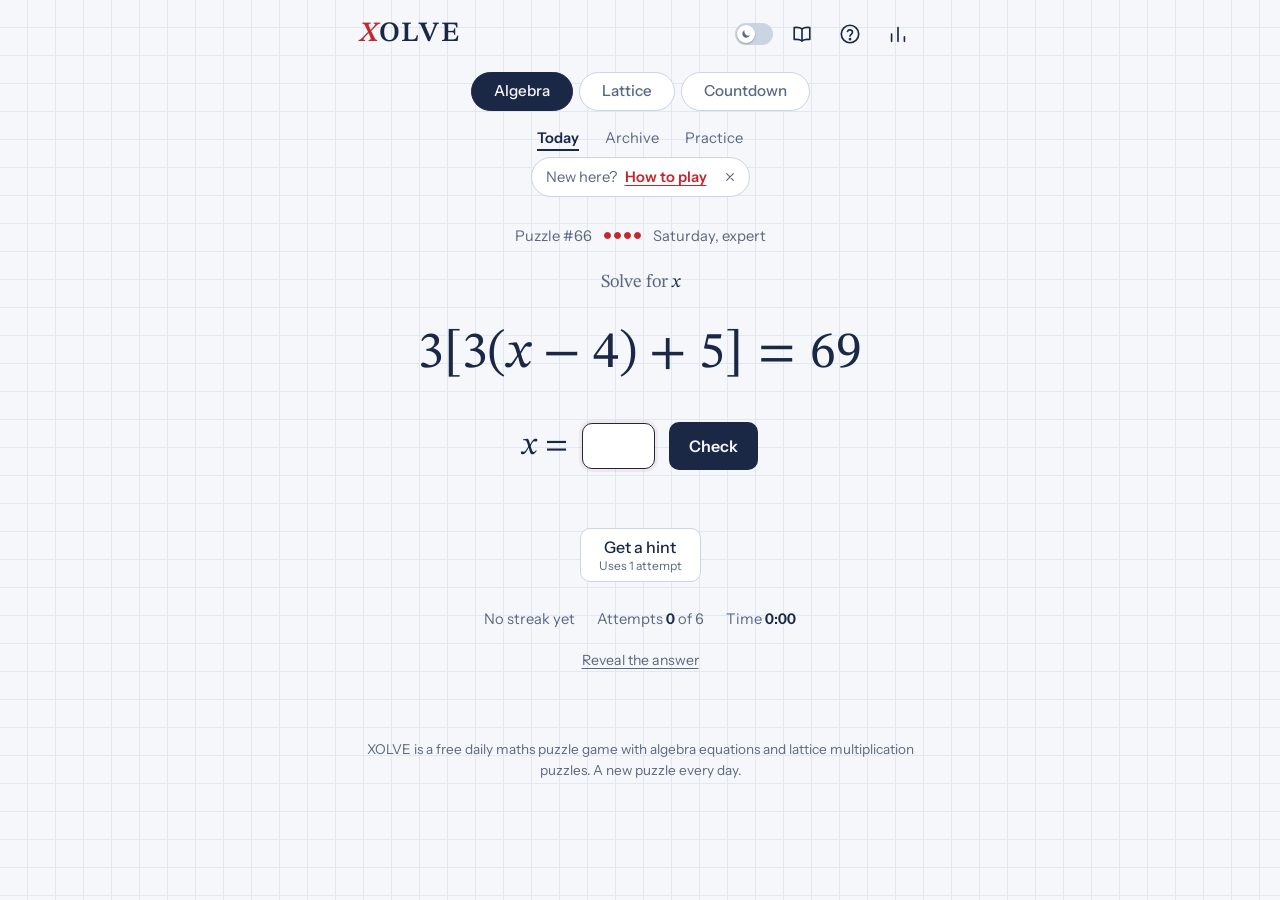
==== commit 321078de: "COUNTDOWN!" ====
--- a/index.html
+++ b/index.html
@@ -31,6 +31,8 @@
 <script src="algebra/app.js" defer></script>
 <script src="lattice/engine.js" defer></script>
 <script src="lattice/app.js" defer></script>
+<script src="countdown/engine.js" defer></script>
+<script src="countdown/app.js" defer></script>
 </head>
 <body>
 <div class="app">
@@ -55,6 +57,7 @@
   <nav class="games" aria-label="Game">
     <button class="game" data-game="algebra" aria-pressed="true">Algebra</button>
     <button class="game" data-game="lattice" aria-pressed="false">Lattice</button>
+    <button class="game" data-game="countdown" aria-pressed="false">Countdown</button>
   </nav>
   <nav class="modes" aria-label="Mode">
     <button class="mode" data-mode="daily" aria-pressed="true">Today</button>
@@ -78,6 +81,51 @@
     </div>
   </section>
 
+  <section class="cd-view" id="countdown" hidden aria-label="Countdown puzzle">
+    <div style="text-align:center"><button class="back" id="cdBack" hidden>Back to archive</button></div>
+    <p class="meta"><span id="cdLabel"></span><span id="cdDate"></span></p>
+    <p class="prompt">Make the target</p>
+    <p class="cd-target" id="cdTarget"></p>
+    <div class="cd-tiles" id="cdTiles" role="group" aria-label="Your numbers"></div>
+    <button class="check cd-start" id="cdStart" hidden>Start</button>
+    <p class="cd-note" id="cdStartNote" hidden>The numbers appear when you press Start, and you have 60 seconds.</p>
+    <div id="cdPlay" hidden>
+      <div class="cd-clock" id="cdClock" hidden><span class="cd-track"><i id="cdBar"></i></span><b id="cdSecs">60</b></div>
+      <div class="cd-entry">
+        <input id="cdInput" autocomplete="off" autocapitalize="off" spellcheck="false" enterkeyhint="go" aria-label="Your calculation" aria-describedby="cdMsg">
+        <span class="cd-preview" id="cdPreview" aria-live="polite"></span>
+      </div>
+      <div class="keypad cd-ops" id="cdOps" role="group" aria-label="Symbols">
+        <button data-op="+" aria-label="plus">+</button><button data-op="−" aria-label="minus">−</button><button data-op="×" aria-label="times">×</button><button data-op="÷" aria-label="divide">÷</button><button data-op="(" aria-label="open bracket">(</button><button data-op=")" aria-label="close bracket">)</button>
+        <button data-op="clear" class="wide">Clear</button><button data-op="del" class="wide" aria-label="Delete">⌫</button>
+      </div>
+      <p class="msg" id="cdMsg" aria-live="polite"></p>
+      <button class="check" id="cdCheck">Check</button>
+      <p class="cd-best" id="cdBest" hidden></p>
+      <ul class="cd-tries" id="cdTries" aria-label="Results so far"></ul>
+      <div class="lat-links">
+        <button class="reveal-btn" id="cdHow">How to play</button>
+        <button class="reveal-btn" id="cdGiveUp" hidden>Show a solution</button>
+      </div>
+    </div>
+
+    <section class="result" id="cdResult" hidden>
+      <p class="verdict" id="cdVerdict"></p>
+      <p class="summary" id="cdSummary"></p>
+      <div class="work cd-work">
+        <div id="cdYours"><h2 id="cdYoursHead">Your closest</h2><p class="cd-calc" id="cdYoursCalc"></p></div>
+        <h2>One way to make it</h2>
+        <p class="cd-calc" id="cdSolution"></p>
+      </div>
+      <div class="actions">
+        <button class="check" id="cdShare">Share result</button>
+        <button class="ghost" id="cdArchive" hidden>Past countdowns</button>
+        <button class="ghost" id="cdArchiveBack" hidden>Back to archive</button>
+      </div>
+      <p class="next" id="cdNext"></p>
+    </section>
+  </section>
+
   <section class="lat-view" id="lattice" hidden aria-label="Lattice puzzle">
     <div style="text-align:center"><button class="back" id="latBack" hidden>Back to archive</button></div>
     <p class="meta"><span id="latLabel"></span><span class="pips" id="latPips" aria-hidden="true"><span></span><span></span><span></span><span></span></span><span id="latDate"></span></p>
@@ -187,6 +235,12 @@
   <div class="dist">
     <h3>Solved by difficulty</h3>
     <div id="latDist"></div>
+  </div>
+  <h3 class="stats-h">Countdown</h3>
+  <div class="figs" id="cdStats"></div>
+  <div class="dist">
+    <h3>How close you got</h3>
+    <div id="cdDist"></div>
   </div>
 </dialog>
 
@@ -243,6 +297,26 @@
     <h3>Check your answer</h3>
     <p>Put your value of <var>x</var> back into the original equation. If both sides come out the same, you're right.</p>
     <div class="ex"><span class="eqn">3(<var>x</var> + 4) = 21 with <var>x</var> = 3</span><span class="why">3 × 7 = 21</span><span class="eqn">✓</span></div>
+  </div>
+</dialog>
+
+<dialog id="dlgCountdown" class="book-dlg" aria-labelledby="cdHelpTitle">
+  <div class="dlg-head"><h2 id="cdHelpTitle">How to play Countdown</h2><button class="icon-btn" data-close aria-label="Close"><svg viewBox="0 0 24 24" fill="none" stroke="currentColor" stroke-width="1.8" stroke-linecap="round"><path d="M6 6l12 12M18 6L6 18"/></svg></button></div>
+  <div class="book">
+    <p>Use some or all of six numbers to make the target, with + − × and ÷. Like the numbers round on Countdown.</p>
+    <h3>The rules</h3>
+    <p>Each number can be used once at most, and you don't have to use them all. Every step has to give a whole number of zero or more, so no fractions and nothing below zero.</p>
+    <p>Calculations follow the usual order: × and ÷ before + and −, then left to right. Use brackets to change the order. For example, with 75, 10, 5 and 3, (75 − 5) × 10 + 3 makes 703.</p>
+    <h3>Today's puzzle</h3>
+    <p>You can see the target straight away. The numbers stay covered until you press Start, then you have 60 seconds. The clock keeps running if you leave the page.</p>
+    <p>Try as many calculations as you like. Your closest result counts, and hitting the target exactly ends the round. If time runs out with no answer, the round counts as out of time.</p>
+    <p>Every puzzle can be solved exactly. When the round ends you'll see one way to do it.</p>
+    <h3>Entering a calculation</h3>
+    <p>Tap the numbers and symbols, or type on a keyboard. As long as your calculation follows the rules, you'll see what it makes as you go. Press Check to try it. A calculation that breaks a rule tells you why and doesn't count.</p>
+    <h3>Past countdowns</h3>
+    <p>Puzzles in the archive aren't timed, and they don't affect your streak or statistics. If you're stuck, Show a solution ends the round.</p>
+    <h3>Statistics</h3>
+    <p>Your streak counts days in a row where you hit the target exactly. The statistics also show how close you got each day: exact, 1–5 away, 6–10 away, 11 or more away, or no answer.</p>
   </div>
 </dialog>
 
--- a/shared/style.css
+++ b/shared/style.css
@@ -290,3 +290,42 @@
   .animate .steps li > *{animation:none;opacity:1}
   .answer input.shake{animation:none}
 }
+
+/* ---------- Countdown ---------- */
+.cd-view{margin-top:26px;text-align:center}
+.cd-view[hidden],#cdPlay[hidden],.cd-start[hidden],.cd-note[hidden],.cd-clock[hidden],.cd-best[hidden],#cdYours[hidden]{display:none}
+.cd-target{font-family:var(--serif);font-size:3.6rem;line-height:1.1;margin:4px 0 0;font-variant-numeric:tabular-nums;color:var(--pen)}
+.cd-tiles{display:grid;grid-template-columns:repeat(6,1fr);gap:8px;max-width:420px;margin:18px auto 0}
+.cd-tile{height:54px;border:1px solid var(--line);border-radius:10px;background:var(--surface);font-family:var(--serif);font-size:1.45rem;color:var(--ink);cursor:pointer;font-variant-numeric:tabular-nums;padding:0}
+.cd-tile.large{font-weight:600}
+.cd-tile.covered{background:var(--ink);color:var(--paper);border-color:var(--ink);cursor:default;opacity:.9}
+.cd-tile.used{opacity:.35;cursor:default}
+.cd-tile:not(.used):not(.covered):active{background:var(--rel)}
+.cd-start{margin-top:22px;padding:13px 40px}
+.cd-note{color:var(--muted);font-size:.9rem;margin:12px 0 0}
+.cd-clock{display:flex;align-items:center;gap:12px;max-width:420px;margin:18px auto 0;font-variant-numeric:tabular-nums}
+.cd-track{flex:1;height:8px;border-radius:4px;background:var(--grid);overflow:hidden}
+.cd-track i{display:block;height:100%;background:var(--ink);border-radius:4px}
+.cd-clock b{min-width:2ch;font-family:var(--serif);font-size:1.5rem;font-weight:400}
+.cd-clock.low .cd-track i{background:var(--pen)}
+.cd-clock.low b{color:var(--pen)}
+.cd-entry{position:relative;max-width:420px;margin:16px auto 0}
+.cd-entry input{width:100%;font-family:var(--serif);font-size:1.6rem;text-align:center;padding:10px 4.2em 10px 12px;border:1.5px solid var(--line);border-radius:12px;background:var(--surface);color:var(--ink)}
+.cd-entry input:focus{outline:none;border-color:var(--ink);box-shadow:0 0 0 3px var(--pen-wash)}
+.cd-entry input.shake{animation:shake .32s}
+.cd-preview{position:absolute;right:14px;top:50%;transform:translateY(-50%);font-family:var(--serif);font-size:1.25rem;color:var(--muted);pointer-events:none;font-variant-numeric:tabular-nums}
+.cd-ops{max-width:420px;grid-template-columns:repeat(6,1fr)}
+.cd-ops button{font-family:var(--sans);font-size:1.3rem}
+.cd-ops .wide{grid-column:span 3;font-size:.95rem}
+.cd-best{margin:16px 0 0;color:var(--muted)}
+.cd-best b{font-family:var(--serif);font-size:1.4rem;font-weight:400;color:var(--ink)}
+.cd-tries{display:flex;gap:8px 14px;justify-content:center;flex-wrap:wrap;margin:8px 0 0;padding:0;list-style:none;font-family:var(--serif);font-size:1.1rem;color:var(--muted);font-variant-numeric:tabular-nums}
+.cd-work h2{margin-top:2px}
+.cd-calc{font-family:var(--serif);font-size:1.35rem;margin:0 0 16px;overflow-wrap:anywhere}
+.cd-calc:last-child{margin-bottom:0}
+.cd-calc b{font-weight:600}
+.cd-bar-row{grid-template-columns:6em 1fr 2.5em}
+@media (max-width:420px){.cd-tiles{gap:6px}.cd-tile{height:48px;font-size:1.25rem}.cd-target{font-size:3rem}.cd-entry input{font-size:1.35rem}}
+@media (prefers-reduced-motion: reduce){.cd-entry input.shake{animation:none}}
+@media (max-width:400px){.game{padding:7px 14px;font-size:.92rem}}
+@media (max-width:340px){.games{gap:4px}.game{padding:6px 11px}}
